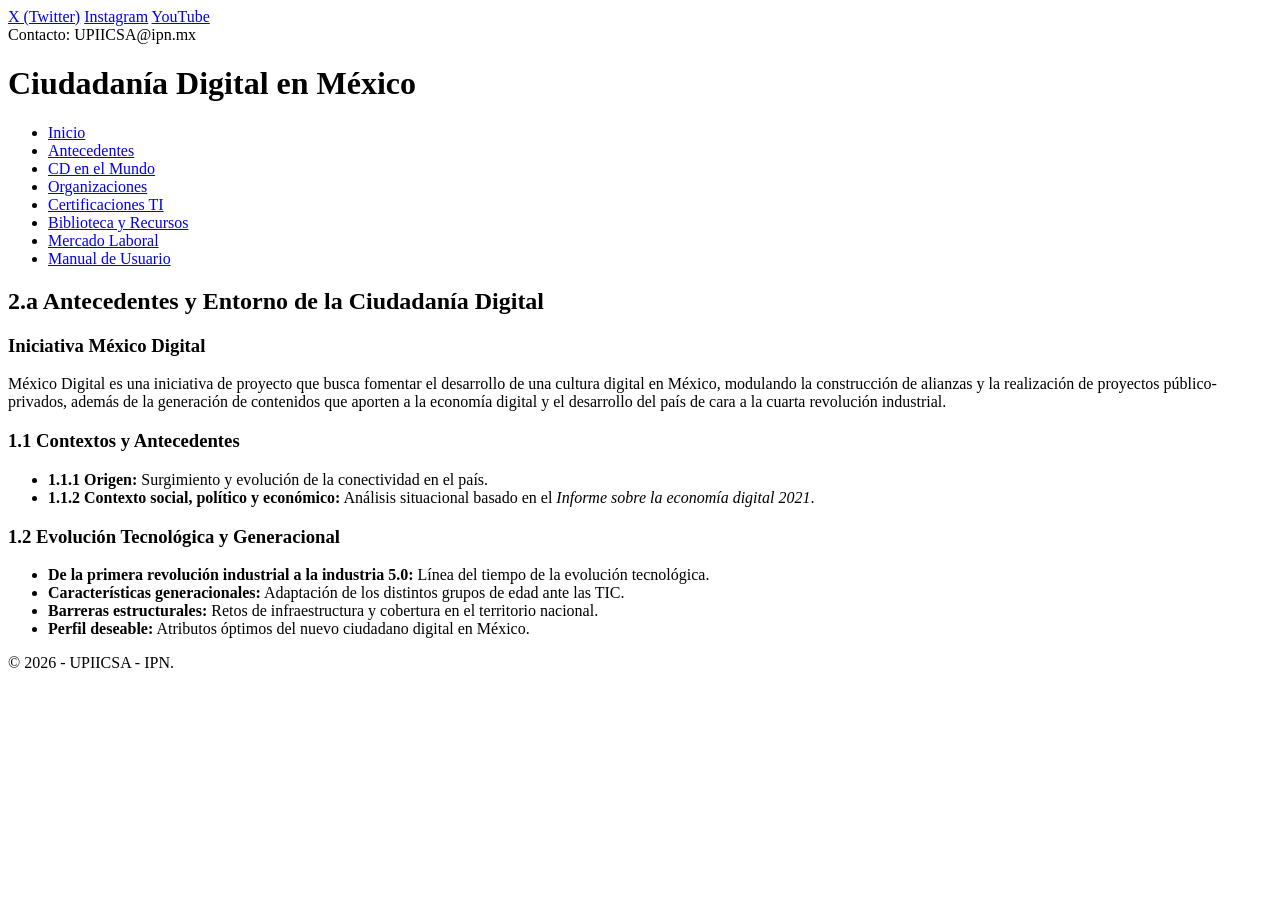
==== antecedentes.html @ f7db6907 "Add files via upload" ====
<!DOCTYPE html>
<html lang="es">
<head>
    <meta charset="UTF-8">
    <meta name="viewport" content="width=device-width, initial-scale=1.0">
    <title>Antecedentes y Entorno - Ciudadanía Digital</title>
    <link rel="stylesheet" href="style.css">
</head>
<body>

    <div class="top-bar">
        <div class="social-links">
            <a href="#" onclick="return false;">X (Twitter)</a>
            <a href="#" onclick="return false;">Instagram</a>
            <a href="#" onclick="return false;">YouTube</a>
        </div>
        <div class="contacto">Contacto: UPIICSA@ipn.mx</div>
    </div>

    <header>
        <h1>Ciudadanía Digital en México</h1>
        <nav>
            <ul>
                <li><a href="index.html">Inicio</a></li>
                <li><a href="antecedentes.html" class="active">Antecedentes</a></li>
                <li><a href="dimensiones.html">CD en el Mundo</a></li>
                <li><a href="organizaciones.html">Organizaciones</a></li>
                <li><a href="normativos.html">Certificaciones TI</a></li>
                <li><a href="biblioteca.html">Biblioteca y Recursos</a></li>
                <li><a href="laboral.html">Mercado Laboral</a></li>
                <li><a href="manual.html">Manual de Usuario</a></li>
            </ul>
        </nav>
    </header>

    <main>
        <section>
            <h2>2.a Antecedentes y Entorno de la Ciudadanía Digital</h2>
            
            <h3>Iniciativa México Digital</h3>
            <p>México Digital es una iniciativa de proyecto que busca fomentar el desarrollo de una cultura digital en México, modulando la construcción de alianzas y la realización de proyectos público-privados, además de la generación de contenidos que aporten a la economía digital y el desarrollo del país de cara a la cuarta revolución industrial.</p>

            <h3>1.1 Contextos y Antecedentes</h3>
            <ul>
                <li><strong>1.1.1 Origen:</strong> Surgimiento y evolución de la conectividad en el país.</li>
                <li><strong>1.1.2 Contexto social, político y económico:</strong> Análisis situacional basado en el <em>Informe sobre la economía digital 2021</em>.</li>
            </ul>

            <h3>1.2 Evolución Tecnológica y Generacional</h3>
            <ul>
                <li><strong>De la primera revolución industrial a la industria 5.0:</strong> Línea del tiempo de la evolución tecnológica.</li>
                <li><strong>Características generacionales:</strong> Adaptación de los distintos grupos de edad ante las TIC.</li>
                <li><strong>Barreras estructurales:</strong> Retos de infraestructura y cobertura en el territorio nacional.</li>
                <li><strong>Perfil deseable:</strong> Atributos óptimos del nuevo ciudadano digital en México.</li>
            </ul>
        </section>
    </main>

    <footer>
        <p>&copy; 2026 - UPIICSA - IPN.</p>
    </footer>

</body>
</html>
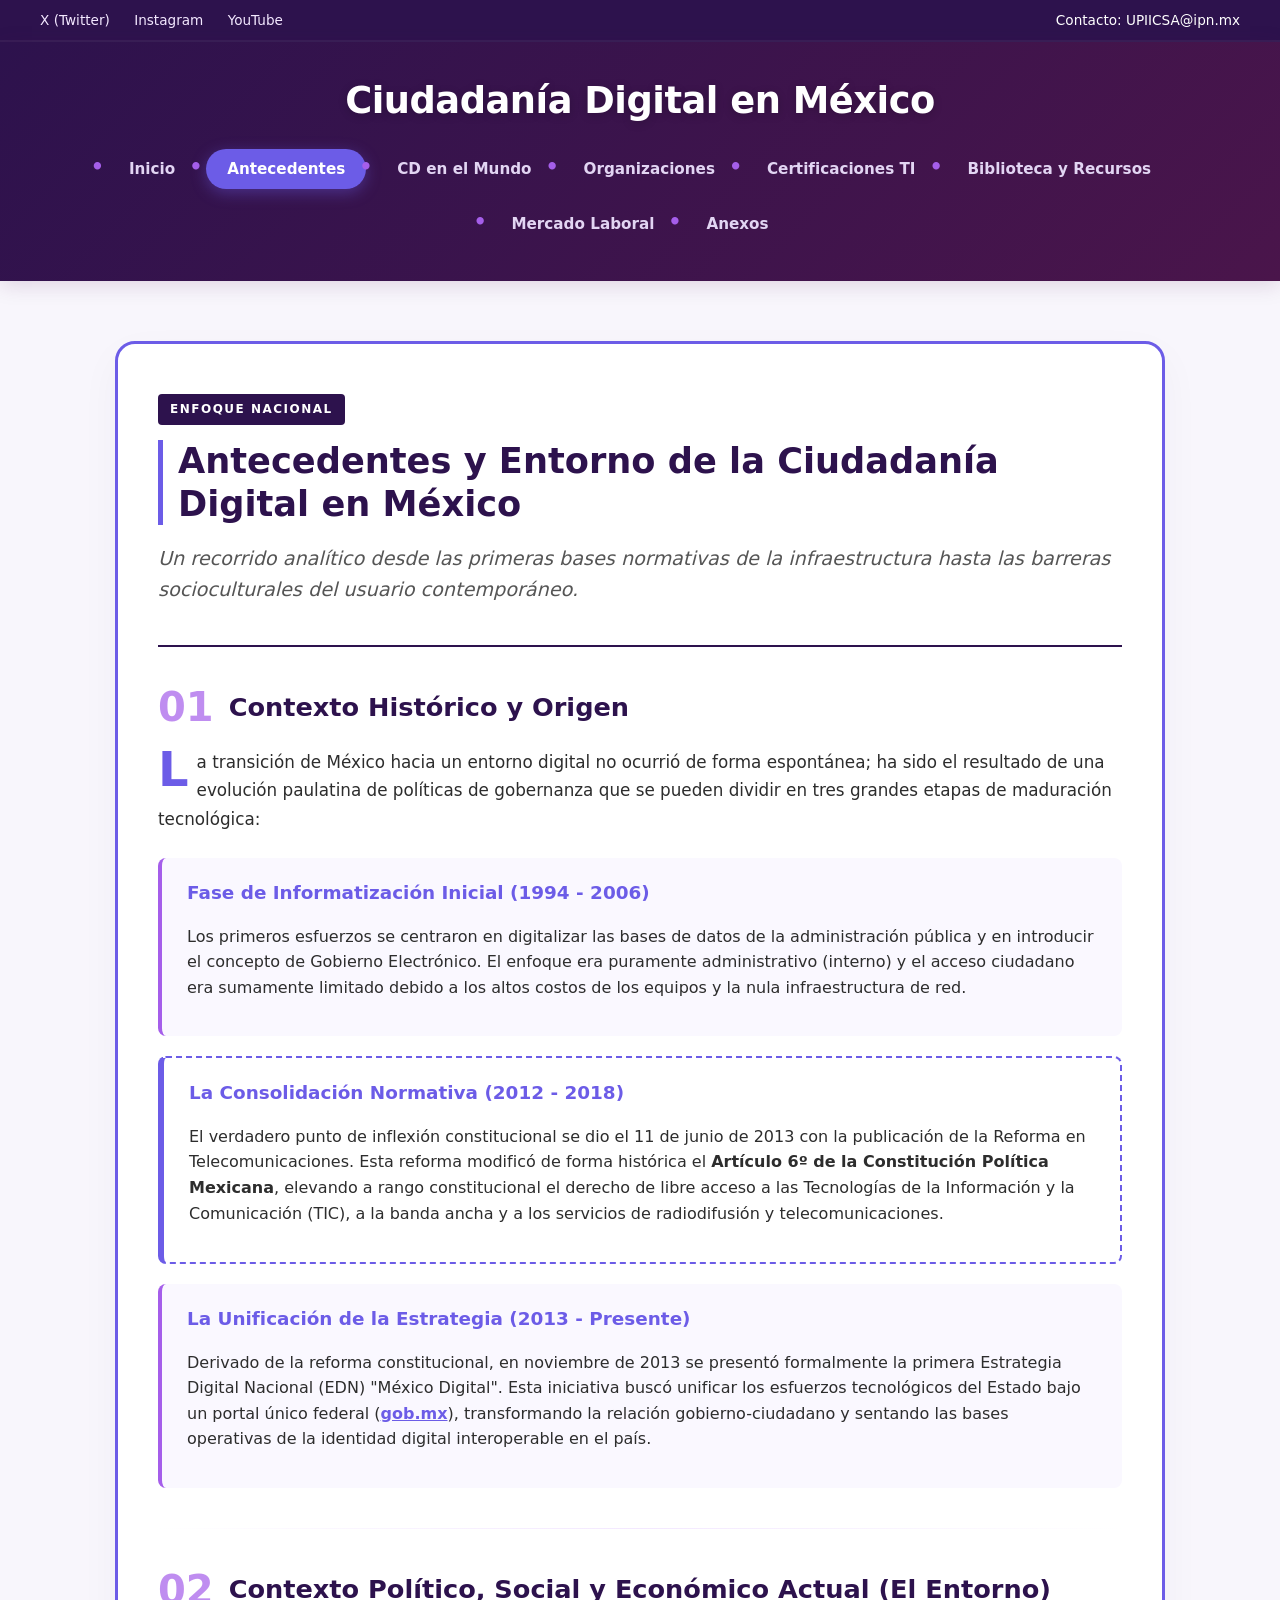
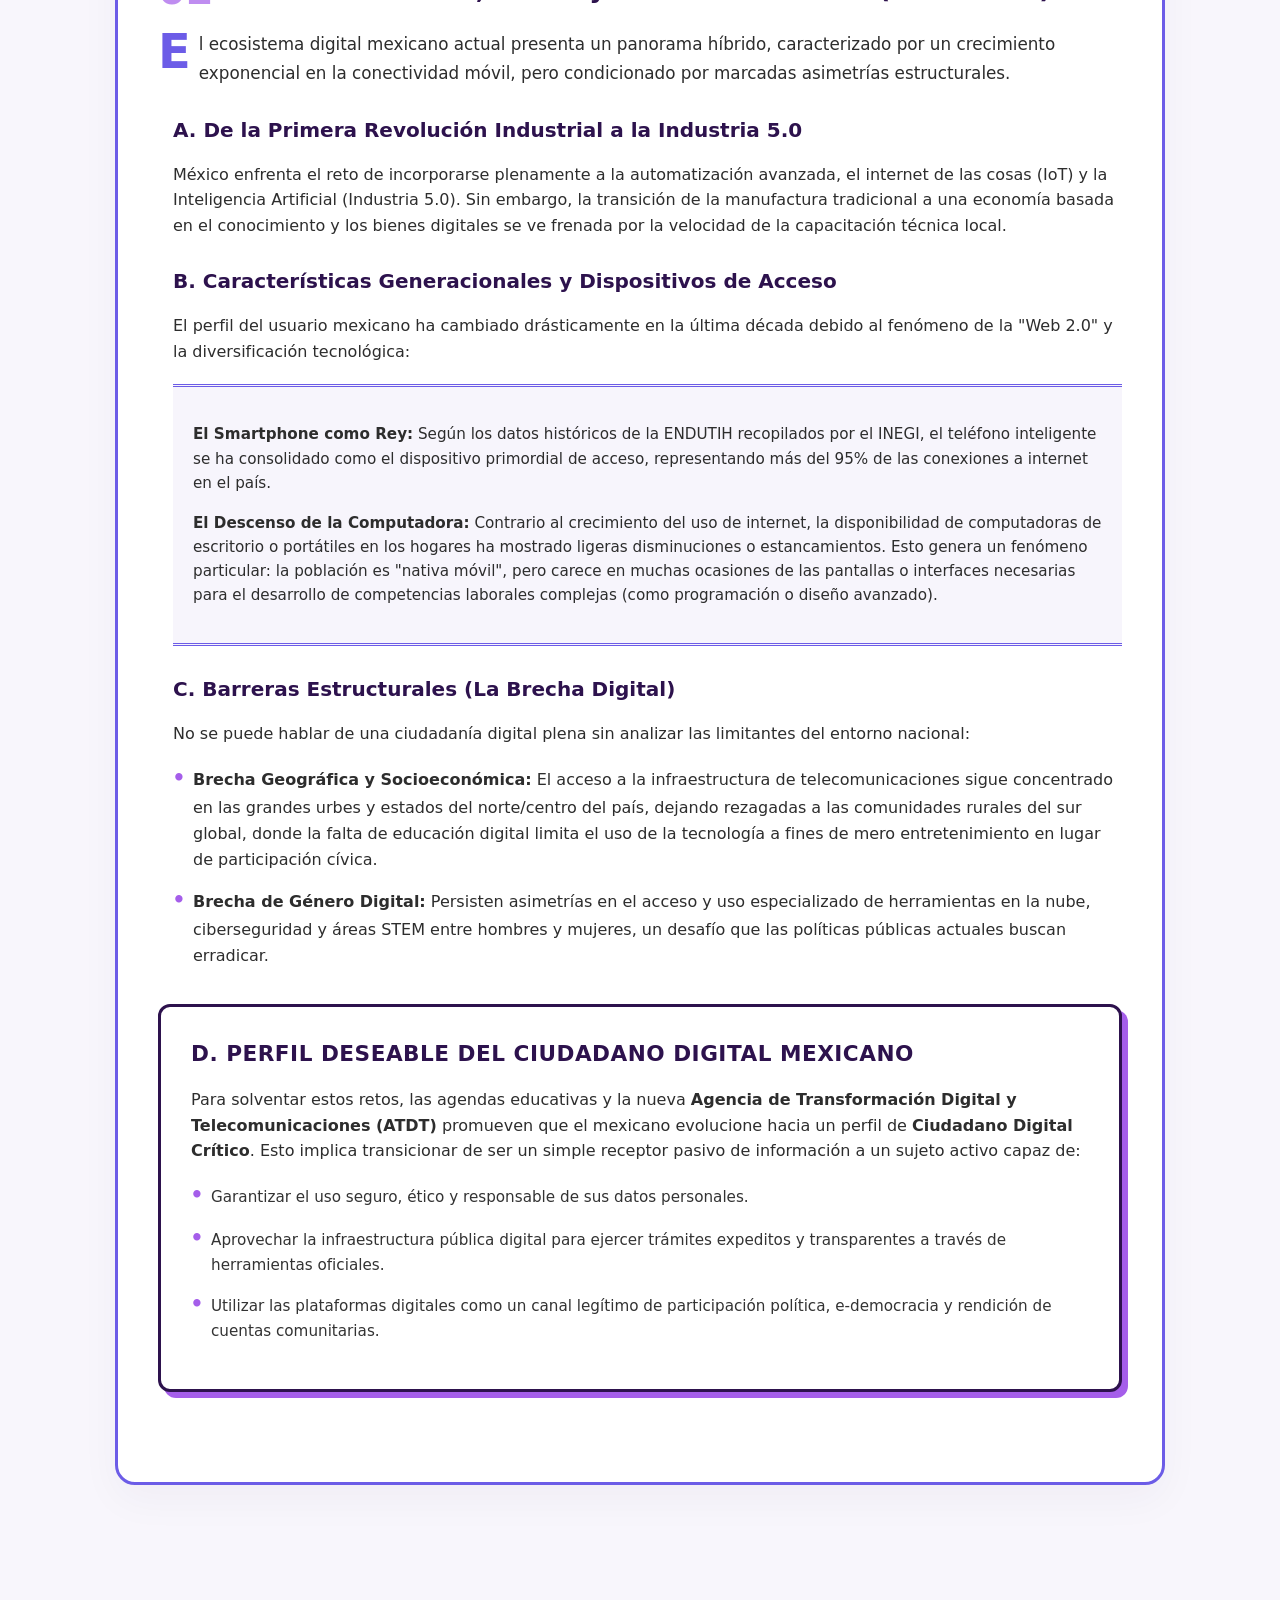
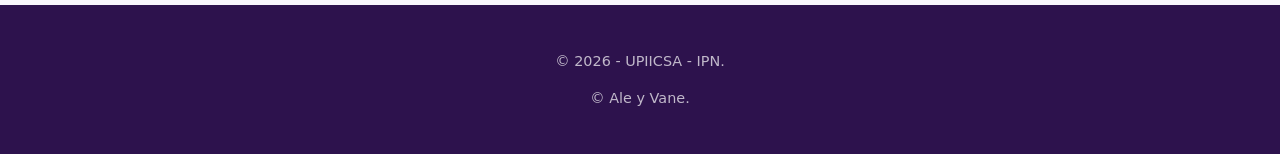
==== commit b7644a02: "Add files via upload" ====
--- a/antecedentes.html
+++ b/antecedentes.html
@@ -28,36 +28,101 @@
                 <li><a href="normativos.html">Certificaciones TI</a></li>
                 <li><a href="biblioteca.html">Biblioteca y Recursos</a></li>
                 <li><a href="laboral.html">Mercado Laboral</a></li>
-                <li><a href="manual.html">Manual de Usuario</a></li>
+                <li><a href="manual.html">Anexos</a></li>
             </ul>
         </nav>
     </header>
 
     <main>
-        <section>
-            <h2>2.a Antecedentes y Entorno de la Ciudadanía Digital</h2>
-            
-            <h3>Iniciativa México Digital</h3>
-            <p>México Digital es una iniciativa de proyecto que busca fomentar el desarrollo de una cultura digital en México, modulando la construcción de alianzas y la realización de proyectos público-privados, además de la generación de contenidos que aporten a la economía digital y el desarrollo del país de cara a la cuarta revolución industrial.</p>
+        <!-- ==========================================
+            SECCIÓN: ANTECEDENTES Y ENTORNO (ESTILO EDITORIAL / MAGAZINE)
+            ========================================== -->
+        <section class="magazine-section">
+            <div class="magazine-header">
+                <span class="magazine-badge">Enfoque Nacional</span>
+                <h2>Antecedentes y Entorno de la Ciudadanía Digital en México</h2>
+                <p class="magazine-lead">Un recorrido analítico desde las primeras bases normativas de la infraestructura hasta las barreras socioculturales del usuario contemporáneo.</p>
+            </div>
 
-            <h3>1.1 Contextos y Antecedentes</h3>
-            <ul>
-                <li><strong>1.1.1 Origen:</strong> Surgimiento y evolución de la conectividad en el país.</li>
-                <li><strong>1.1.2 Contexto social, político y económico:</strong> Análisis situacional basado en el <em>Informe sobre la economía digital 2021</em>.</li>
-            </ul>
+            <!-- 1. CONTEXTO HISTÓRICO -->
+            <article class="magazine-article">
+                <div class="article-meta">
+                    <span class="step-num">01</span>
+                    <h3>Contexto Histórico y Origen</h3>
+                </div>
+                <p class="intro-text">La transición de México hacia un entorno digital no ocurrió de forma espontánea; ha sido el resultado de una evolución paulatina de políticas de gobernanza que se pueden dividir en tres grandes etapas de maduración tecnológica:</p>
+                
+                <div class="editorial-blocks">
+                    <div class="block-item">
+                        <h4>Fase de Informatización Inicial (1994 - 2006)</h4>
+                        <p>Los primeros esfuerzos se centraron en digitalizar las bases de datos de la administración pública y en introducir el concepto de Gobierno Electrónico. El enfoque era puramente administrativo (interno) y el acceso ciudadano era sumamente limitado debido a los altos costos de los equipos y la nula infraestructura de red.</p>
+                    </div>
+                    
+                    <div class="block-item highlight-border">
+                        <h4>La Consolidación Normativa (2012 - 2018)</h4>
+                        <p>El verdadero punto de inflexión constitucional se dio el 11 de junio de 2013 con la publicación de la Reforma en Telecomunicaciones. Esta reforma modificó de forma histórica el <strong>Artículo 6º de la Constitución Política Mexicana</strong>, elevando a rango constitucional el derecho de libre acceso a las Tecnologías de la Información y la Comunicación (TIC), a la banda ancha y a los servicios de radiodifusión y telecomunicaciones.</p>
+                    </div>
+                    
+                    <div class="block-item">
+                        <h4>La Unificación de la Estrategia (2013 - Presente)</h4>
+                        <p>Derivado de la reforma constitucional, en noviembre de 2013 se presentó formalmente la primera Estrategia Digital Nacional (EDN) "México Digital". Esta iniciativa buscó unificar los esfuerzos tecnológicos del Estado bajo un portal único federal (<a href="https://www.gob.mx" target="_blank" class="editorial-link">gob.mx</a>), transformando la relación gobierno-ciudadano y sentando las bases operativas de la identidad digital interoperable en el país.</p>
+                    </div>
+                </div>
+            </article>
 
-            <h3>1.2 Evolución Tecnológica y Generacional</h3>
-            <ul>
-                <li><strong>De la primera revolución industrial a la industria 5.0:</strong> Línea del tiempo de la evolución tecnológica.</li>
-                <li><strong>Características generacionales:</strong> Adaptación de los distintos grupos de edad ante las TIC.</li>
-                <li><strong>Barreras estructurales:</strong> Retos de infraestructura y cobertura en el territorio nacional.</li>
-                <li><strong>Perfil deseable:</strong> Atributos óptimos del nuevo ciudadano digital en México.</li>
-            </ul>
+            <hr class="magazine-divider">
+
+            <!-- 2. CONTEXTO POLÍTICO, SOCIAL Y ECONÓMICO -->
+            <article class="magazine-article">
+                <div class="article-meta">
+                    <span class="step-num">02</span>
+                    <h3>Contexto Político, Social y Económico Actual (El Entorno)</h3>
+                </div>
+                <p class="intro-text">El ecosistema digital mexicano actual presenta un panorama híbrido, caracterizado por un crecimiento exponencial en la conectividad móvil, pero condicionado por marcadas asimetrías estructurales.</p>
+
+                <!-- Subsección A -->
+                <div class="sub-article">
+                    <h4>A. De la Primera Revolución Industrial a la Industria 5.0</h4>
+                    <p>México enfrenta el reto de incorporarse plenamente a la automatización avanzada, el internet de las cosas (IoT) y la Inteligencia Artificial (Industria 5.0). Sin embargo, la transición de la manufactura tradicional a una economía basada en el conocimiento y los bienes digitales se ve frenada por la velocidad de la capacitación técnica local.</p>
+                </div>
+
+                <!-- Subsección B -->
+                <div class="sub-article">
+                    <h4>B. Características Generacionales y Dispositivos de Acceso</h4>
+                    <p>El perfil del usuario mexicano ha cambiado drásticamente en la última década debido al fenómeno de la "Web 2.0" y la diversificación tecnológica:</p>
+                    <div class="editorial-quote-box">
+                        <p><strong>El Smartphone como Rey:</strong> Según los datos históricos de la ENDUTIH recopilados por el INEGI, el teléfono inteligente se ha consolidado como el dispositivo primordial de acceso, representando más del 95% de las conexiones a internet en el país.</p>
+                        <p class="mt-2"><strong>El Descenso de la Computadora:</strong> Contrario al crecimiento del uso de internet, la disponibilidad de computadoras de escritorio o portátiles en los hogares ha mostrado ligeras disminuciones o estancamientos. Esto genera un fenómeno particular: la población es "nativa móvil", pero carece en muchas ocasiones de las pantallas o interfaces necesarias para el desarrollo de competencias laborales complejas (como programación o diseño avanzado).</p>
+                    </div>
+                </div>
+
+                <!-- Subsección C -->
+                <div class="sub-article">
+                    <h4>C. Barreras Estructurales (La Brecha Digital)</h4>
+                    <p>No se puede hablar de una ciudadanía digital plena sin analizar las limitantes del entorno nacional:</p>
+                    <ul>
+                        <li><strong>Brecha Geográfica y Socioeconómica:</strong> El acceso a la infraestructura de telecomunicaciones sigue concentrado en las grandes urbes y estados del norte/centro del país, dejando rezagadas a las comunidades rurales del sur global, donde la falta de educación digital limita el uso de la tecnología a fines de mero entretenimiento en lugar de participación cívica.</li>
+                        <li><strong>Brecha de Género Digital:</strong> Persisten asimetrías en el acceso y uso especializado de herramientas en la nube, ciberseguridad y áreas STEM entre hombres y mujeres, un desafío que las políticas públicas actuales buscan erradicar.</li>
+                    </ul>
+                </div>
+
+                <!-- Subsección D: Perfil Deseable (Tarjeta de Enfoque Final) -->
+                <div class="profile-callout">
+                    <h4>D. Perfil Deseable del Ciudadano Digital Mexicano</h4>
+                    <p>Para solventar estos retos, las agendas educativas y la nueva <strong>Agencia de Transformación Digital y Telecomunicaciones (ATDT)</strong> promueven que el mexicano evolucione hacia un perfil de <strong>Ciudadano Digital Crítico</strong>. Esto implica transicionar de ser un simple receptor pasivo de información a un sujeto activo capaz de:</p>
+                    <ol class="editorial-list">
+                        <li>Garantizar el uso seguro, ético y responsable de sus datos personales.</li>
+                        <li>Aprovechar la infraestructura pública digital para ejercer trámites expeditos y transparentes a través de herramientas oficiales.</li>
+                        <li>Utilizar las plataformas digitales como un canal legítimo de participación política, e-democracia y rendición de cuentas comunitarias.</li>
+                    </ol>
+                </div>
+            </article>
         </section>
     </main>
 
     <footer>
         <p>&copy; 2026 - UPIICSA - IPN.</p>
+        <p>&copy; Ale y Vane.</p>
     </footer>
 
 </body>
--- a/style.css
+++ b/style.css
@@ -0,0 +1,1490 @@
+/* ==========================================
+   VARIABLES DE COLOR (Gama Morados y Lilas)
+   ========================================== */
+:root {
+    --purple-dark: #2d124d;    /* Fondo oscuro institucional */
+    --purple-primary: #6c5ce7; /* Morado eléctrico para botones y destaques */
+    --purple-medium: #80669d;  /* Morado intermedio */
+    --lila-light: #f3e8ff;     /* Fondo suave para secciones */
+    --lila-accent: #a55eea;    /* Lila vibrante para interactividad */
+    --text-dark: #2d2d2d;      /* Texto principal */
+    --text-muted: #666666;     /* Texto secundario */
+    --white: #ffffff;
+    --transition-smooth: all 0.3s cubic-bezier(0.25, 0.8, 0.25, 1);
+}
+
+/* ==========================================
+   ESTILOS BASE
+   ========================================== */
+body {
+    font-family: 'Inter', system-ui, -apple-system, sans-serif;
+    margin: 0;
+    padding: 0;
+    background-color: #f8f6fc;
+    color: var(--text-dark);
+    line-height: 1.6;
+}
+
+/* ==========================================
+   INTERACTIVIDAD Y BARRA SUPERIOR
+   ========================================== */
+.top-bar {
+    background-color: var(--purple-dark);
+    color: var(--white);
+    display: flex;
+    justify-content: space-between;
+    align-items: center;
+    padding: 10px 40px;
+    font-size: 0.85rem;
+    box-shadow: inset 0 -2px 0 rgba(255, 255, 255, 0.05);
+}
+
+.social-links a {
+    color: var(--lila-light);
+    margin-right: 20px;
+    text-decoration: none;
+    font-weight: 500;
+    display: inline-block;
+    transition: var(--transition-smooth);
+}
+
+/* Efecto dinámico al pasar el cursor */
+.social-links a:hover {
+    color: var(--lila-accent);
+    transform: translateY(-2px);
+}
+
+/* ==========================================
+   MENÚ DE NAVEGACIÓN DINÁMICO
+   ========================================== */
+header {
+    background: linear-gradient(135deg, var(--purple-dark) 0%, #4a154b 100%);
+    color: var(--white);
+    padding: 30px 20px;
+    text-align: center;
+    box-shadow: 0 4px 20px rgba(74, 21, 75, 0.15);
+}
+
+header h1 {
+    margin: 0 0 20px 0;
+    font-size: 2.3rem;
+    font-weight: 800;
+    letter-spacing: -0.5px;
+    text-shadow: 0 2px 10px rgba(0,0,0,0.2);
+}
+
+nav ul {
+    list-style: none;
+    padding: 0;
+    margin: 0;
+    display: flex;
+    justify-content: center;
+    flex-wrap: wrap;
+    gap: 10px;
+}
+
+nav ul li a {
+    color: #e2d5f3;
+    text-decoration: none;
+    font-weight: 600;
+    font-size: 0.95rem;
+    padding: 10px 20px;
+    border-radius: 30px; /* Botones ovalados modernos */
+    border: 1px solid transparent;
+    transition: var(--transition-smooth);
+}
+
+/* Hover interactivo con iluminación suave */
+nav ul li a:hover {
+    background-color: rgba(255, 255, 255, 0.1);
+    color: var(--white);
+    border-color: var(--lila-accent);
+}
+
+/* Pestaña activa actual */
+nav ul li a.active {
+    background-color: var(--purple-primary);
+    color: var(--white);
+    box-shadow: 0 4px 15px rgba(108, 92, 231, 0.4);
+}
+
+/* ==========================================
+   DISEÑO DE TARJETAS Y CONTENIDO (MAIN)
+   ========================================== */
+main {
+    max-width: 1050px;
+    margin: 40px auto;
+    padding: 20px;
+}
+
+/* Animación de entrada para las secciones */
+section {
+    background-color: var(--white);
+    padding: 35px;
+    margin-bottom: 30px;
+    border-radius: 16px;
+    box-shadow: 0 10px 30px rgba(45, 18, 77, 0.03);
+    border: 1px solid rgba(108, 92, 231, 0.05);
+    transition: var(--transition-smooth);
+}
+
+/* Efecto flotante interactivo en las tarjetas de contenido */
+section:hover {
+    transform: translateY(-4px);
+    box-shadow: 0 15px 35px rgba(45, 18, 77, 0.07);
+    border-color: rgba(108, 92, 231, 0.15);
+}
+
+h2 {
+    color: var(--purple-dark);
+    font-size: 1.6rem;
+    margin-top: 0;
+    border-left: 5px solid var(--purple-primary); /* Línea de acento a la izquierda */
+    padding-left: 15px;
+    margin-bottom: 25px;
+}
+
+h3 {
+    color: var(--purple-primary);
+    font-size: 1.25rem;
+    margin-top: 25px;
+}
+
+/* Enlaces dentro del contenido */
+main a {
+    color: var(--purple-primary);
+    text-decoration: none;
+    font-weight: 600;
+    transition: var(--transition-smooth);
+}
+
+main a:hover {
+    color: var(--lila-accent);
+    text-decoration: underline;
+}
+
+/* ==========================================
+   ELEMENTOS ESPECÍFICOS (Tablas, Listas, Alertas)
+   ========================================== */
+ul {
+    padding-left: 20px;
+}
+
+li {
+    margin-bottom: 12px;
+    position: relative;
+    list-style-type: none;
+}
+
+/* Viñetas personalizadas color lila */
+li::before {
+    content: "•";
+    color: var(--lila-accent);
+    font-weight: bold;
+    font-size: 1.3rem;
+    display: inline-block;
+    width: 1em;
+    margin-left: -1em;
+}
+
+/* Glosarios (DL, DT, DD) */
+dt {
+    font-weight: 700;
+    color: var(--purple-dark);
+    margin-top: 20px;
+}
+
+dd {
+    margin-left: 0;
+    padding-left: 15px;
+    border-left: 2px solid var(--lila-light);
+    color: var(--text-muted);
+}
+
+/* Tablas Interactivas (Manual de usuario) */
+table {
+    width: 100%;
+    border-collapse: collapse;
+    margin-top: 20px;
+    border-radius: 8px;
+    overflow: hidden; /* Corta bordes rectos */
+}
+
+th, td {
+    padding: 15px;
+    text-align: left;
+}
+
+th {
+    background-color: var(--purple-primary);
+    color: var(--white);
+    font-weight: 600;
+}
+
+tr {
+    background-color: var(--white);
+    border-bottom: 1px solid #eee;
+    transition: var(--transition-smooth);
+}
+
+/* Efecto cebra intermitente al pasar el mouse por la tabla */
+tr:hover {
+    background-color: var(--lila-light);
+}
+
+/* Alertas Destacadas (Sección Libre) */
+.propuesta-valor {
+    background: linear-gradient(135deg, #fbf7ff 0%, #f3e8ff 100%);
+    border-left: 5px solid var(--lila-accent) !important;
+}
+
+/* ==========================================
+   PIE DE PÁGINA (FOOTER)
+   ========================================== */
+footer {
+    text-align: center;
+    padding: 30px 20px;
+    background-color: var(--purple-dark);
+    color: rgba(255, 255, 255, 0.7);
+    margin-top: 60px;
+    font-size: 0.9rem;
+}
+
+footer a {
+    color: var(--lila-accent);
+    text-decoration: none;
+    font-weight: bold;
+}
+
+footer a:hover {
+    color: var(--white);
+}
+
+/* ==========================================
+   RESPONSIVO (Optimización móvil)
+   ========================================== */
+@media (max-width: 768px) {
+    .top-bar {
+        flex-direction: column;
+        gap: 10px;
+        text-align: center;
+    }
+    nav ul {
+        flex-direction: column;
+        width: 100%;
+    }
+    nav ul li a {
+        display: block;
+        width: 100%;
+        box-sizing: border-box;
+    }
+    main {
+        padding: 10px;
+    }
+    section {
+        padding: 20px;
+    }
+}
+
+/* ==========================================
+   ESTILOS ADICIONALES PARA EMPLEABILIDAD
+   ========================================== */
+
+/* Contenedor flex para cada sección de empleo */
+.empleo-item {
+    display: flex;
+    align-items: center;
+    justify-content: space-between;
+    gap: 30px;
+    margin-top: 25px;
+    padding: 20px;
+    background-color: #ffffff;
+    border-radius: 12px;
+    border: 1px solid var(--lila-accent);
+    transition: var(--transition-smooth);
+}
+
+/* Efecto hover individual para cada punto */
+.empleo-item:hover {
+    transform: translateX(5px);
+    border-color: var(--lila-accent);
+    box-shadow: 0 8px 25px rgba(108, 92, 231, 0.08);
+}
+
+.empleo-texto {
+    flex: 1;
+}
+
+/* Formato específico para la línea del link de consulta */
+.enlace-consulta {
+    font-size: 0.9rem;
+    background-color: var(--lila-light);
+    padding: 8px 12px;
+    border-radius: 6px;
+    display: inline-block;
+}
+
+/* Contenedor de la Imagen */
+.empleo-imagen {
+    flex: 0 0 250px;
+    max-width: 250px;
+}
+
+/* Bordes redondeados y sombra para las imágenes */
+.empleo-imagen img {
+    width: 100%;
+    height: 150px;
+    object-fit: cover;
+    border-radius: 16px; /* Ajusta este valor si deseas más o menos redondeado */
+    box-shadow: 0 6px 15px rgba(45, 18, 77, 0.15);
+    transition: var(--transition-smooth);
+    border: 2px solid var(--white);
+}
+
+.empleo-item:hover .empleo-imagen img {
+    transform: scale(1.03);
+    box-shadow: 0 8px 20px rgba(108, 92, 231, 0.25);
+}
+
+/* Clase de inversión para efecto "Ziz-Zag" dinámico e interactivo */
+.empleo-item.inversion {
+    flex-direction: row-reverse;
+}
+
+/* Ajuste responsivo para celulares */
+@media (max-width: 768px) {
+    .empleo-item, .empleo-item.inversion {
+        flex-direction: column;
+        text-align: center;
+    }
+    .empleo-imagen {
+        width: 100%;
+        max-width: 100%;
+    }
+}
+/* ==========================================
+   ESTILOS DE INTERFAZ DE PANEL (DASHBOARD)
+   ========================================== */
+
+/* Contenedor principal de cada sección numérica */
+.dashboard-section {
+    background-color: var(--white);
+    padding: 30px;
+    margin-bottom: 40px;
+    border-radius: 14px;
+    /* BORDE MÁS FUERTE: Enmarcado sólido en el morado principal */
+    border: 3px solid var(--purple-primary); 
+    box-shadow: 0 4px 15px rgba(45, 18, 77, 0.05);
+}
+
+/* Subtítulo descriptivo de la sección */
+.section-subtitle {
+    font-size: 1.05rem;
+    color: var(--text-muted);
+    margin-bottom: 25px;
+    border-bottom: 1px dashed var(--purple-medium);
+    padding-bottom: 15px;
+}
+
+/* El Grid que organiza las tarjetas en columnas automáticas */
+.dashboard-grid {
+    display: grid;
+    grid-template-columns: repeat(auto-fit, minmax(280px, 1fr));
+    gap: 20px;
+    margin-top: 15px;
+}
+
+/* Tarjeta individual de certificación */
+.grid-card {
+    background: linear-gradient(180deg, var(--white) 0%, #faf8ff 100%);
+    padding: 24px;
+    border-radius: 10px;
+    border: 2px solid var(--lila-light);
+    display: flex;
+    flex-direction: column;
+    justify-content: space-between;
+    transition: var(--transition-smooth);
+}
+
+/* Anulamos la viñeta de punto en el Grid de Dashboard */
+.grid-card::before {
+    display: none !important;
+}
+
+/* Interactividad al pasar el cursor sobre la tarjeta */
+.grid-card:hover {
+    border-color: var(--lila-accent);
+    transform: translateY(-5px);
+    box-shadow: 0 8px 25px rgba(165, 94, 234, 0.15);
+    background: var(--white);
+}
+
+/* Título de la certificación dentro de la tarjeta */
+.grid-card h3 {
+    font-size: 1.15rem;
+    color: var(--purple-dark);
+    margin-top: 0;
+    margin-bottom: 12px;
+    font-weight: 700;
+    line-height: 1.4;
+}
+
+.grid-card p {
+    font-size: 0.9rem;
+    color: #444;
+    margin-bottom: 15px;
+    flex-grow: 1; /* Empuja los requisitos y botones al fondo equitativamente */
+}
+
+/* Contenedor interno para los requisitos técnicos */
+.card-requisitos {
+    font-size: 0.85rem;
+    background-color: var(--lila-light);
+    padding: 10px;
+    border-radius: 6px;
+    color: #5d447a;
+    margin-bottom: 20px;
+    border-left: 3px solid var(--lila-accent);
+}
+
+/* Botón interactivo de Acceso Directo */
+.btn-directo {
+    display: block;
+    text-align: center;
+    background-color: var(--purple-dark);
+    color: var(--white) !important;
+    padding: 10px 15px;
+    font-size: 0.85rem;
+    font-weight: bold;
+    border-radius: 6px;
+    text-decoration: none;
+    transition: var(--transition-smooth);
+    border: 1px solid transparent;
+}
+
+/* Efecto hover sobre los botones */
+.btn-directo:hover {
+    background-color: var(--purple-primary);
+    text-decoration: none !important;
+    box-shadow: 0 4px 12px rgba(108, 92, 231, 0.3);
+}
+
+/* Ajuste para múltiples botones en una sola tarjeta (Caso Scrum) */
+.multi-links {
+    display: flex;
+    flex-direction: column;
+    gap: 8px;
+}
+
+/* Optimización para teléfonos móviles */
+@media (max-width: 600px) {
+    .dashboard-grid {
+        grid-template-columns: 1fr;
+    }
+    .dashboard-section {
+        padding: 15px;
+    }
+}
+
+/* ==========================================
+   ESTILOS COMPLETAMENTE NUEVOS: LÍNEA DE TIEMPO GLOBAL
+   ========================================== */
+
+.timeline-section {
+    background-color: #ffffff;
+    padding: 40px 20px;
+    margin-bottom: 30px;
+    border-radius: 16px;
+    /* Borde reforzado e intenso solicitado previamente */
+    border: 3px solid var(--purple-primary);
+}
+
+.timeline-intro {
+    text-align: center;
+    color: var(--text-muted);
+    font-size: 1.1rem;
+    max-width: 700px;
+    margin: 0 auto 40px auto;
+}
+
+/* Contenedor relativo para posicionar el eje central */
+.timeline-container {
+    position: relative;
+    max-width: 900px;
+    margin: 0 auto;
+    padding: 20px 0;
+}
+
+/* El eje central de la línea de tiempo */
+.timeline-line {
+    position: absolute;
+    left: 50%;
+    top: 0;
+    bottom: 0;
+    width: 4px;
+    background: linear-gradient(180deg, var(--purple-primary) 0%, var(--lila-accent) 100%);
+    transform: translateX(-50%);
+}
+
+/* Bloque contenedor de cada país */
+.timeline-item {
+    position: relative;
+    width: 50%;
+    margin-bottom: 40px;
+    box-sizing: border-box;
+}
+
+/* Alternancia: Elementos impares a la izquierda, pares a la derecha */
+.timeline-item:nth-child(odd) {
+    left: 0;
+    padding-right: 40px;
+}
+
+.timeline-item:nth-child(even) {
+    left: 50%;
+    padding-left: 40px;
+}
+
+/* El indicador flotante (Burbuja con la letra A, B, C, D) */
+.timeline-badge {
+    position: absolute;
+    top: 20px;
+    width: 36px;
+    height: 36px;
+    background-color: var(--purple-dark);
+    color: var(--white);
+    border: 3px solid var(--lila-light);
+    border-radius: 50%;
+    text-align: center;
+    line-height: 36px;
+    font-weight: bold;
+    font-size: 1rem;
+    z-index: 2;
+    transition: var(--transition-smooth);
+}
+
+.timeline-item:nth-child(odd) .timeline-badge {
+    right: -18px; /* Ajuste milimétrico sobre el eje central */
+}
+
+.timeline-item:nth-child(even) .timeline-badge {
+    left: -18px;
+}
+
+/* Cuadro de texto del país */
+.timeline-content {
+    background-color: #faf8ff;
+    padding: 25px;
+    border-radius: 12px;
+    border: 1px solid var(--lila-light);
+    box-shadow: 0 4px 15px rgba(45, 18, 77, 0.02);
+    transition: var(--transition-smooth);
+}
+
+.timeline-content h3 {
+    margin-top: 0;
+    color: var(--purple-dark);
+    font-size: 1.4rem;
+    font-weight: 700;
+}
+
+.timeline-content p {
+    font-size: 0.92rem;
+    color: var(--text-dark);
+    text-align: justify;
+    margin-bottom: 20px;
+}
+
+/* Contenedor del Tag/Link de acceso rápido */
+.timeline-footer {
+    display: flex;
+    justify-content: flex-start;
+}
+
+/* Botón estilizado como etiqueta tecnológica moderna */
+.tag-link {
+    display: inline-block;
+    background-color: var(--lila-light);
+    color: var(--purple-dark) !important;
+    padding: 8px 16px;
+    font-size: 0.85rem;
+    font-weight: 700;
+    border-radius: 20px;
+    border: 1px solid rgba(165, 94, 234, 0.3);
+    transition: var(--transition-smooth);
+}
+
+/* --- INTERACTIVIDAD Y EFECTOS HOVER --- */
+.timeline-item:hover .timeline-content {
+    background-color: var(--white);
+    border-color: var(--purple-primary);
+    box-shadow: 0 10px 30px rgba(108, 92, 231, 0.12);
+    transform: translateY(-2px);
+}
+
+.timeline-item:hover .timeline-badge {
+    background-color: var(--purple-primary);
+    transform: scale(1.1);
+    box-shadow: 0 0 10px rgba(108, 92, 231, 0.5);
+}
+
+.timeline-item:hover .tag-link {
+    background-color: var(--purple-primary);
+    color: var(--white) !important;
+    border-color: var(--purple-primary);
+    text-decoration: none !important;
+}
+
+/* ==========================================
+   DISEÑO ADAPTATIVO PARA PANTALLAS MÓVILES
+   ========================================== */
+@media (max-width: 768px) {
+    .timeline-line {
+        left: 20px; /* Desplaza el eje hacia la izquierda del teléfono */
+    }
+    
+    .timeline-item {
+        width: 100%; /* Ocupa todo el ancho en móviles */
+        left: 0 !important;
+        padding-left: 50px !important;
+        padding-right: 0 !important;
+    }
+    
+    .timeline-badge {
+        left: 2px !important; /* Ajusta el círculo al nuevo eje izquierdo */
+    }
+}
+
+/* ==========================================
+   ESTILOS ESTILO REVISTA (EDITORIAL MAGAZINE)
+   ========================================== */
+
+.magazine-section {
+    background-color: var(--white);
+    padding: 50px 40px;
+    margin-bottom: 40px;
+    border-radius: 20px;
+    /* Borde potente e intenso solicitado en tus requerimientos */
+    border: 3px solid var(--purple-primary);
+    box-shadow: 0 15px 40px rgba(45, 18, 77, 0.04);
+}
+
+/* Cabecera Estilo Artículo de Prensa de Alta Gama */
+.magazine-header {
+    text-align: left;
+    margin-bottom: 40px;
+    border-bottom: 2px solid var(--purple-dark);
+    padding-bottom: 20px;
+}
+
+.magazine-badge {
+    background-color: var(--purple-dark);
+    color: var(--white);
+    padding: 6px 12px;
+    font-size: 0.75rem;
+    font-weight: 800;
+    text-transform: uppercase;
+    letter-spacing: 1.5px;
+    border-radius: 4px;
+    display: inline-block;
+    margin-bottom: 15px;
+}
+
+.magazine-header h2 {
+    font-size: 2.2rem;
+    color: var(--purple-dark);
+    font-weight: 800;
+    line-height: 1.2;
+    margin: 0 0 15px 0;
+}
+
+.magazine-lead {
+    font-size: 1.2rem;
+    color: #555;
+    line-height: 1.6;
+    font-style: italic;
+    font-weight: 300;
+}
+
+/* Estructura del Cuerpo del Artículo */
+.magazine-article {
+    margin-bottom: 40px;
+}
+
+.article-meta {
+    display: flex;
+    align-items: center;
+    gap: 15px;
+    margin-bottom: 20px;
+}
+
+.step-num {
+    font-size: 2.5rem;
+    font-weight: 900;
+    color: var(--lila-accent);
+    line-height: 1;
+    opacity: 0.7;
+}
+
+.magazine-article h3 {
+    font-size: 1.6rem;
+    color: var(--purple-dark);
+    margin: 0;
+    font-weight: 700;
+}
+
+.intro-text {
+    font-size: 1.05rem;
+    line-height: 1.7;
+    color: var(--text-dark);
+    margin-bottom: 25px;
+}
+
+/* Letra Capital Asimétrica para simular una revista */
+.intro-text::first-letter {
+    font-size: 3rem;
+    font-weight: 900;
+    color: var(--purple-primary);
+    float: left;
+    margin-right: 8px;
+    line-height: 0.9;
+}
+
+/* Columnas editoriales de evolución histórica */
+.editorial-blocks {
+    display: flex;
+    flex-direction: column;
+    gap: 20px;
+    margin-top: 25px;
+}
+
+.block-item {
+    background-color: #faf8ff;
+    padding: 20px 25px;
+    border-radius: 8px;
+    border-left: 4px solid var(--lila-accent);
+}
+
+.block-item h4 {
+    margin-top: 0;
+    color: var(--purple-primary);
+    font-size: 1.15rem;
+    font-weight: 700;
+    margin-bottom: 8px;
+}
+
+/* Bloque destacado con doble borde */
+.block-item.highlight-border {
+    background-color: var(--white);
+    border: 2px dashed var(--purple-primary);
+    border-left: 6px solid var(--purple-primary);
+}
+
+/* Links limpios sin botones */
+.editorial-link {
+    color: var(--purple-primary);
+    font-weight: 700;
+    text-decoration: underline;
+    transition: var(--transition-smooth);
+}
+
+.editorial-link:hover {
+    color: var(--purple-dark);
+}
+
+.magazine-divider {
+    border: 0;
+    height: 1px;
+    background: linear-gradient(90deg, transparent, var(--lila-light), transparent);
+    margin: 40px 0;
+}
+
+.sub-article {
+    margin-bottom: 25px;
+    padding-left: 15px;
+}
+
+.sub-article h4 {
+    font-size: 1.25rem;
+    color: var(--purple-dark);
+    margin-bottom: 10px;
+}
+
+/* Caja de citas y estadísticas (ENDUTIH / Smartphone) */
+.editorial-quote-box {
+    background-color: #f7f5fc;
+    border-top: 3px double var(--purple-primary);
+    border-bottom: 3px double var(--purple-primary);
+    padding: 20px;
+    margin: 20px 0;
+    font-size: 0.95rem;
+    line-height: 1.6;
+}
+
+/* Caja de llamado de atención para el Perfil Deseable */
+.profile-callout {
+    background-color: var(--white);
+    border: 3px solid var(--purple-dark);
+    padding: 30px;
+    border-radius: 12px;
+    margin-top: 35px;
+    box-shadow: 6px 6px 0px var(--lila-accent); /* Efecto pop-art sobrio */
+}
+
+.profile-callout h4 {
+    margin-top: 0;
+    font-size: 1.35rem;
+    color: var(--purple-dark);
+    text-transform: uppercase;
+    letter-spacing: 0.5px;
+    margin-bottom: 15px;
+}
+
+/* Listas ordenadas personalizadas para el magazine */
+.editorial-list {
+    margin-top: 15px;
+    padding-left: 20px;
+}
+
+.editorial-list li {
+    margin-bottom: 12px;
+    font-size: 0.95rem;
+    color: #333;
+    line-height: 1.5;
+}
+
+.mt-2 { margin-top: 12px; }
+
+/* Responsive */
+@media (max-width: 768px) {
+    .magazine-section { padding: 25px 20px; }
+    .magazine-header h2 { font-size: 1.7rem; }
+    .profile-callout { box-shadow: none; border-width: 2px; }
+}
+
+/* ==========================================
+   ESTILOS: HUB DE RECURSOS E ÍNDICE DIGITAL
+   ========================================== */
+
+.hub-section {
+    background-color: var(--white);
+    padding: 50px 40px;
+    margin-bottom: 40px;
+    border-radius: 20px;
+    /* Borde ultra reforzado solicitado para marcar las secciones */
+    border: 3px solid var(--purple-primary);
+    box-shadow: 0 10px 30px rgba(45, 18, 77, 0.03);
+}
+
+/* Cabecera del Hub */
+.hub-header {
+    margin-bottom: 40px;
+    text-align: center;
+}
+
+.hub-tag {
+    background-color: var(--lila-light);
+    color: var(--purple-dark);
+    font-size: 0.8rem;
+    font-weight: 800;
+    text-transform: uppercase;
+    padding: 5px 14px;
+    border-radius: 30px;
+    display: inline-block;
+    margin-bottom: 12px;
+    border: 1px solid rgba(108, 92, 231, 0.2);
+}
+
+.hub-header h2 {
+    font-size: 2rem;
+    color: var(--purple-dark);
+    margin: 0 0 10px 0;
+    font-weight: 800;
+}
+
+.hub-lead {
+    font-size: 1.05rem;
+    color: var(--text-muted);
+    max-width: 650px;
+    margin: 0 auto;
+    line-height: 1.5;
+}
+
+/* Contenedor Flex de la estructura indexada */
+.hub-container {
+    display: flex;
+    flex-direction: column;
+    gap: 40px;
+}
+
+.hub-category {
+    display: flex;
+    gap: 40px;
+}
+
+/* Columna de indexación izquierda */
+.category-sidebar {
+    flex: 0 0 250px;
+    display: flex;
+    flex-direction: column;
+    gap: 10px;
+}
+
+.category-index {
+    font-family: 'Courier New', Courier, monospace;
+    font-size: 1.1rem;
+    font-weight: 900;
+    color: var(--purple-primary);
+    letter-spacing: 1px;
+    border-bottom: 2px solid var(--purple-primary);
+    padding-bottom: 5px;
+    align-self: flex-start;
+}
+
+.category-sidebar h3 {
+    font-size: 1.3rem;
+    color: var(--purple-dark);
+    line-height: 1.3;
+    font-weight: 700;
+    margin: 0;
+}
+
+/* Columna de recursos derecha */
+.category-content {
+    flex: 1;
+    display: flex;
+    flex-direction: column;
+    gap: 15px;
+}
+
+/* Tarjeta individual de recurso */
+.resource-card {
+    background-color: #faf8ff;
+    border: 1px solid var(--lila-light);
+    border-radius: 8px;
+    padding: 20px;
+    display: flex;
+    align-items: center;
+    justify-content: space-between;
+    gap: 25px;
+    transition: var(--transition-smooth);
+}
+
+.resource-info {
+    flex: 1;
+}
+
+.resource-info h4 {
+    margin: 0 0 6px 0;
+    font-size: 1.1rem;
+    color: var(--purple-dark);
+    font-weight: 700;
+}
+
+.resource-info p {
+    margin: 0;
+    font-size: 0.92rem;
+    color: #444;
+    line-height: 1.5;
+}
+
+/* Botón de acción minimalista e intenso */
+.resource-action-btn {
+    flex: 0 0 auto;
+    background-color: var(--white);
+    color: var(--purple-dark) !important;
+    border: 2px solid var(--purple-dark);
+    padding: 8px 16px;
+    font-size: 0.85rem;
+    font-weight: bold;
+    border-radius: 6px;
+    text-decoration: none;
+    transition: var(--transition-smooth);
+    white-space: nowrap;
+}
+
+/* --- COMPORTAMIENTOS HOVER --- */
+.resource-card:hover {
+    background-color: var(--white);
+    /* Efecto de borde doble o reforzado al interactuar */
+    border-color: var(--purple-primary);
+    box-shadow: 0 6px 20px rgba(108, 92, 231, 0.08);
+    transform: translateX(3px);
+}
+
+.resource-action-btn:hover {
+    background-color: var(--purple-primary);
+    color: var(--white) !important;
+    border-color: var(--purple-primary);
+    text-decoration: none !important;
+    box-shadow: 0 4px 10px rgba(108, 92, 231, 0.2);
+}
+
+/* Línea divisoria entre bloques del hub */
+.hub-divider {
+    border: 0;
+    height: 1px;
+    background-color: var(--lila-light);
+    margin: 10px 0;
+}
+
+/* ==========================================
+   DISEÑO ADAPTATIVO PARA PANTALLAS MÓVILES
+   ========================================== */
+@media (max-width: 850px) {
+    .hub-category {
+        flex-direction: column;
+        gap: 20px;
+    }
+    .category-sidebar {
+        flex: 1;
+    }
+    .resource-card {
+        flex-direction: column;
+        align-items: flex-start;
+        gap: 15px;
+    }
+    .resource-action-btn {
+        width: 100%;
+        text-align: center;
+        box-sizing: border-box;
+    }
+    .hub-section {
+        padding: 30px 20px;
+    }
+}
+
+/* ==========================================
+   ESTILOS ADICIONALES: ANEXOS (MEDIA HUB)
+   ========================================== */
+
+.anexos-section {
+    background-color: var(--white);
+    padding: 50px 40px;
+    margin-bottom: 40px;
+    border-radius: 20px;
+    /* Borde potente e intenso para consistencia del proyecto */
+    border: 3px solid var(--purple-primary);
+    box-shadow: 0 10px 30px rgba(45, 18, 77, 0.02);
+}
+
+.anexos-header {
+    text-align: center;
+    margin-bottom: 45px;
+}
+
+.anexos-badge {
+    background-color: var(--lila-light);
+    color: var(--purple-dark);
+    font-size: 0.8rem;
+    font-weight: 800;
+    text-transform: uppercase;
+    padding: 6px 14px;
+    border-radius: 4px;
+    display: inline-block;
+    margin-bottom: 12px;
+    border: 1px solid rgba(165, 94, 234, 0.2);
+}
+
+.anexos-header h2 {
+    font-size: 2.2rem;
+    color: var(--purple-dark);
+    margin: 0 0 12px 0;
+    font-weight: 800;
+}
+
+.anexos-lead {
+    font-size: 1.05rem;
+    color: var(--text-muted);
+    max-width: 650px;
+    margin: 0 auto;
+    line-height: 1.6;
+}
+
+/* Agrupaciones por Tipo de Formato */
+.media-container {
+    display: flex;
+    flex-direction: column;
+    gap: 40px;
+}
+
+.media-group h3 {
+    font-size: 1.3rem;
+    color: var(--purple-dark);
+    margin-top: 0;
+    margin-bottom: 20px;
+    border-left: 4px solid var(--purple-primary);
+    padding-left: 12px;
+    font-weight: 700;
+}
+
+/* Fila flexible de tarjetas */
+.media-row {
+    display: flex;
+    gap: 20px;
+}
+
+/* Tarjeta Base de Medios */
+.media-card {
+    flex: 1;
+    background-color: #fcfbfe;
+    border: 2px solid var(--lila-light);
+    border-radius: 12px;
+    padding: 24px;
+    display: flex;
+    gap: 20px;
+    align-items: flex-start;
+    transition: var(--transition-smooth);
+}
+
+/* Contenedor Flotante del Emoji/Icono */
+.card-icon-wrapper {
+    background-color: var(--white);
+    border: 1px solid var(--lila-light);
+    width: 45px;
+    height: 45px;
+    border-radius: 10px;
+    display: flex;
+    align-items: center;
+    justify-content: center;
+    font-size: 1.4rem;
+    box-shadow: 0 4px 10px rgba(0, 0, 0, 0.03);
+    flex-shrink: 0;
+}
+
+/* Estructura Interna del Texto */
+.card-body-content {
+    display: flex;
+    flex-direction: column;
+    height: 100%;
+    justify-content: space-between;
+    width: 100%;
+}
+
+.card-body-content h4 {
+    margin: 0 0 10px 0;
+    font-size: 1.1rem;
+    color: var(--purple-dark);
+    font-weight: 700;
+    line-height: 1.4;
+}
+
+.card-body-content p {
+    margin: 0 0 20px 0;
+    font-size: 0.9rem;
+    color: #444;
+    line-height: 1.6;
+    text-align: justify;
+}
+
+/* --- BOTONES ESPECÍFICOS POR NATURALEZA DEL CONTENIDO --- */
+
+.media-btn-action, .media-btn-download, .media-btn-visit {
+    align-self: flex-start;
+    padding: 8px 16px;
+    font-size: 0.85rem;
+    font-weight: bold;
+    border-radius: 6px;
+    text-decoration: none !important;
+    transition: var(--transition-smooth);
+    border: 2px solid transparent;
+}
+
+/* Estilo Audio (Inspirado en Spotify Green) */
+.audio-card .media-btn-action {
+    background-color: var(--white);
+    color: #1ed760 !important;
+    border-color: #1ed760;
+}
+.audio-card:hover { border-color: #1ed760; background-color: var(--white); }
+.audio-card .media-btn-action:hover { background-color: #1ed760; color: var(--white) !important; }
+
+/* Estilo Video (Inspirado en YouTube Red) */
+.video-card .media-btn-action {
+    background-color: var(--white);
+    color: #ff0000 !important;
+    border-color: #ff0000;
+}
+.video-card:hover { border-color: #ff0000; background-color: var(--white); }
+.video-card .media-btn-action:hover { background-color: #ff0000; color: var(--white) !important; }
+
+/* Estilo Documento / Biblioteca Digital */
+.doc-card .media-btn-download {
+    background-color: var(--white);
+    color: var(--purple-primary) !important;
+    border-color: var(--lila-accent);
+}
+.doc-card:hover { border-color: var(--lila-accent); background-color: var(--white); }
+.doc-card .media-btn-download:hover { background-color: var(--purple-primary); color: var(--white) !important; border-color: var(--purple-primary); }
+
+/* Estilo Portales Web */
+.web-card .media-btn-visit {
+    background-color: var(--white);
+    color: var(--purple-dark) !important;
+    border-color: var(--purple-dark);
+}
+.web-card:hover { border-color: var(--purple-dark); background-color: var(--white); }
+.web-card .media-btn-visit:hover { background-color: var(--purple-dark); color: var(--white) !important; }
+
+/* Tipografía de consola mono opcional para los reproductores */
+.font-mono {
+    font-family: 'Courier New', Courier, monospace;
+}
+
+/* Efecto hover global de la tarjeta */
+.media-card:hover {
+    transform: translateY(-3px);
+    box-shadow: 0 8px 25px rgba(45, 18, 77, 0.05);
+}
+
+/* ==========================================
+   DISEÑO ADAPTATIVO (MEDIA QUERIES)
+   ========================================== */
+
+/* Las tres tarjetas de documentos bajan a 2 columnas en tablets medianas */
+@media (max-width: 1024px) {
+    .media-row.triplet-row {
+        display: grid;
+        grid-template-columns: repeat(auto-fit, minmax(250px, 1fr));
+    }
+}
+
+/* Colapso total a 1 columna en pantallas de celular */
+@media (max-width: 768px) {
+    .media-row {
+        flex-direction: column;
+    }
+    .media-card {
+        flex-direction: column;
+        gap: 15px;
+    }
+    .media-btn-action, .media-btn-download, .media-btn-visit {
+        align-self: stretch;
+        text-align: center;
+    }
+    .anexos-section {
+        padding: 25px 15px;
+    }
+}
+
+/* ==========================================
+   ESTILOS: GLOSARIO (TABLERO DE FICHAS INDEXADAS)
+   ========================================== */
+
+.glossary-board-section {
+    background-color: var(--white);
+    padding: 50px 40px;
+    margin-bottom: 40px;
+    border-radius: 20px;
+    /* Borde potente e intenso corporativo */
+    border: 3px solid var(--purple-primary);
+    box-shadow: 0 10px 40px rgba(45, 18, 77, 0.02);
+}
+
+.glossary-header {
+    text-align: left;
+    margin-bottom: 40px;
+    border-bottom: 2px solid var(--purple-dark);
+    padding-bottom: 20px;
+}
+
+.glossary-badge {
+    background-color: var(--purple-dark);
+    color: var(--white);
+    font-size: 0.75rem;
+    font-weight: 800;
+    text-transform: uppercase;
+    letter-spacing: 1.5px;
+    padding: 5px 12px;
+    border-radius: 4px;
+    display: inline-block;
+    margin-bottom: 12px;
+}
+
+.glossary-header h2 {
+    font-size: 2.2rem;
+    color: var(--purple-dark);
+    font-weight: 800;
+    margin: 0 0 10px 0;
+}
+
+.glossary-lead {
+    font-size: 1.1rem;
+    color: #555;
+    line-height: 1.5;
+    margin: 0;
+}
+
+/* Contenedor en Cuadrícula Inteligente (Grid Autofit) */
+.glossary-grid-container {
+    display: grid;
+    grid-template-columns: repeat(auto-fill, minmax(320px, 1fr));
+    gap: 25px;
+}
+
+/* Ficha Individual de Término */
+.glossary-card {
+    background-color: #fdfcff;
+    border: 1px solid var(--lila-light);
+    border-radius: 12px;
+    display: flex;
+    overflow: hidden;
+    transition: var(--transition-smooth);
+    position: relative;
+    /* Línea lateral que hereda el color lila base */
+    border-left: 4px solid var(--lila-accent);
+}
+
+/* Índice Alfabético Lateral de la Ficha */
+.card-letter-index {
+    background-color: #f3eefc;
+    flex: 0 0 45px;
+    display: flex;
+    align-items: center;
+    justify-content: center;
+    border-right: 1px dashed var(--lila-light);
+}
+
+.card-letter-index span {
+    font-size: 1.5rem;
+    font-weight: 900;
+    color: var(--purple-primary);
+    opacity: 0.8;
+}
+
+/* Cuerpo de Texto Interno */
+.card-term-content {
+    padding: 20px;
+    display: flex;
+    flex-direction: column;
+    gap: 5px;
+}
+
+/* Código técnico simulado de base de datos */
+.term-tech-code {
+    font-family: 'Courier New', Courier, monospace;
+    font-size: 0.7rem;
+    color: var(--lila-accent);
+    font-weight: bold;
+    letter-spacing: 0.5px;
+}
+
+.card-term-content h3 {
+    margin: 0;
+    font-size: 1.15rem;
+    color: var(--purple-dark);
+    font-weight: 700;
+    line-height: 1.3;
+}
+
+.card-term-content p {
+    margin: 4px 0 0 0;
+    font-size: 0.9rem;
+    color: #444;
+    line-height: 1.5;
+    text-align: justify;
+}
+
+/* --- INTERACCIONES INTERACTIVAS (HOVER) --- */
+.glossary-card:hover {
+    transform: translateY(-3px);
+    background-color: var(--white);
+    border-color: var(--purple-primary);
+    border-left-color: var(--purple-primary);
+    box-shadow: 0 8px 20px rgba(108, 92, 231, 0.08);
+}
+
+.glossary-card:hover .card-letter-index {
+    background-color: var(--purple-dark);
+}
+
+.glossary-card:hover .card-letter-index span {
+    color: var(--white);
+    opacity: 1;
+}
+
+/* ==========================================
+   OPTIMIZACIONES DE RESPONSIVIDAD
+   ========================================== */
+@media (max-width: 768px) {
+    .glossary-grid-container {
+        grid-template-columns: 1fr; /* Pasa a una sola columna en móviles */
+        gap: 15px;
+    }
+    .glossary-section {
+        padding: 30px 15px;
+    }
+    .glossary-header h2 {
+        font-size: 1.7rem;
+    }
+}
+
+/* ==========================================
+   ESTILOS: SECCIÓN BANNER IMAGEN PRINCIPAL
+   ========================================== */
+
+.visual-banner-section {
+    width: 100%;
+    margin-bottom: 40px;
+    box-sizing: border-box;
+}
+
+.banner-image-container {
+    position: relative;
+    width: 100%;
+    max-height: 450px; /* Controla la altura máxima para que no sature la pantalla */
+    overflow: hidden;
+    border-radius: 20px;
+    /* Borde potente e intenso para la consistencia del diseño */
+    border: 3px solid var(--purple-primary);
+    box-shadow: 0 12px 35px rgba(45, 18, 77, 0.05);
+    display: flex;
+    align-items: center;
+    justify-content: center;
+    background-color: #faf8ff;
+}
+
+.banner-display-img {
+    width: 100%;
+    height: 100%;
+    object-fit: cover; /* Se adapta dinámicamente sin deformar la imagen */
+    display: block;
+    transition: transform 0.5s ease;
+}
+
+/* Sutil etiqueta flotante en la esquina inferior para darle un toque editorial */
+.banner-caption-overlay {
+    position: absolute;
+    bottom: 20px;
+    left: 20px;
+    background-color: rgba(45, 18, 77, 0.85); /* Fondo morado oscuro traslúcido */
+    color: var(--white);
+    padding: 8px 16px;
+    border-radius: 6px;
+    font-size: 0.85rem;
+    font-weight: 600;
+    letter-spacing: 0.5px;
+    border-left: 3px solid var(--lila-accent);
+    pointer-events: none; /* No interfiere con el cursor */
+}
+
+/* --- EFECTO INTERACTIVO AL PASAR EL MOUSE --- */
+.banner-image-container:hover .banner-display-img {
+    transform: scale(1.02); /* Sutil zoom interactivo */
+}
+
+/* ==========================================
+   OPTIMIZACIÓN PARA PANTALLAS MÓVILES
+   ========================================== */
+@media (max-width: 768px) {
+    .banner-image-container {
+        max-height: 280px; /* Reduce el tamaño en celulares para mejor lectura */
+        border-width: 2px;
+    }
+    .banner-caption-overlay {
+        bottom: 12px;
+        left: 12px;
+        font-size: 0.75rem;
+        padding: 6px 12px;
+    }
+}
